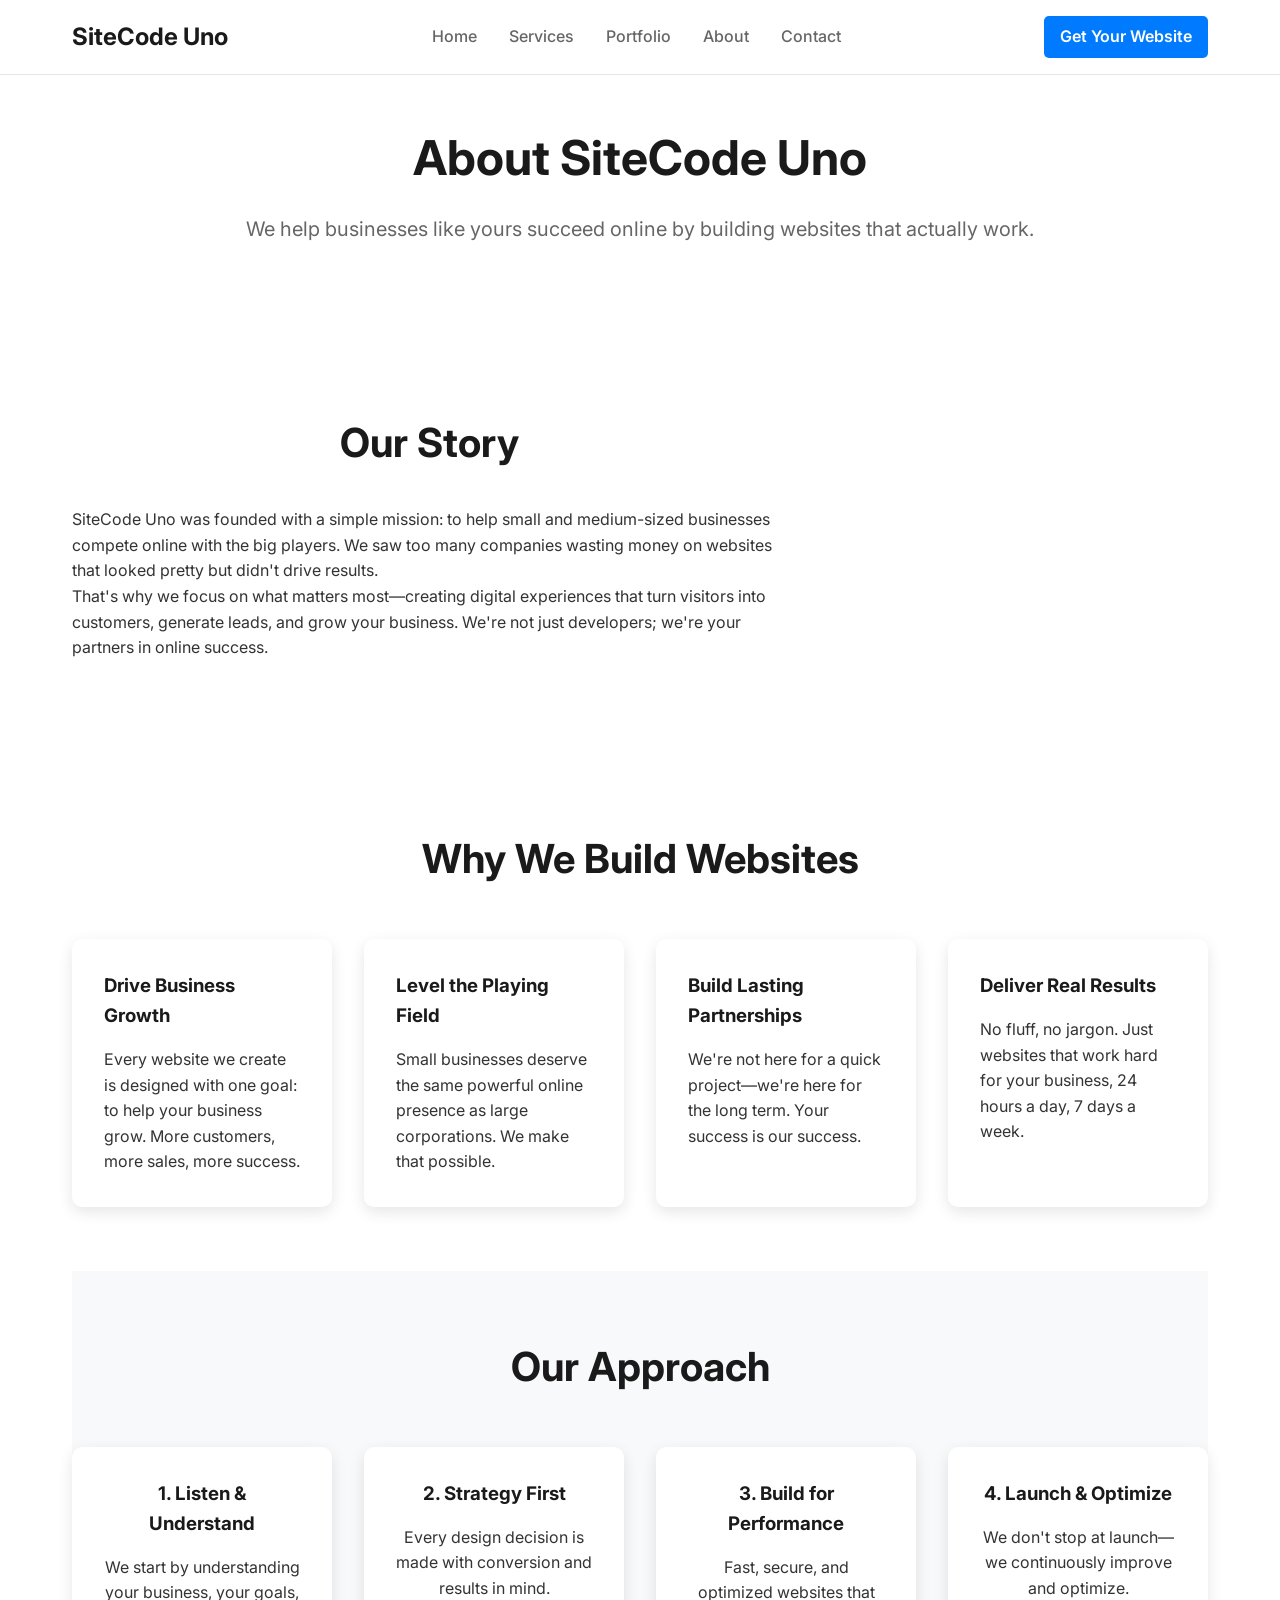
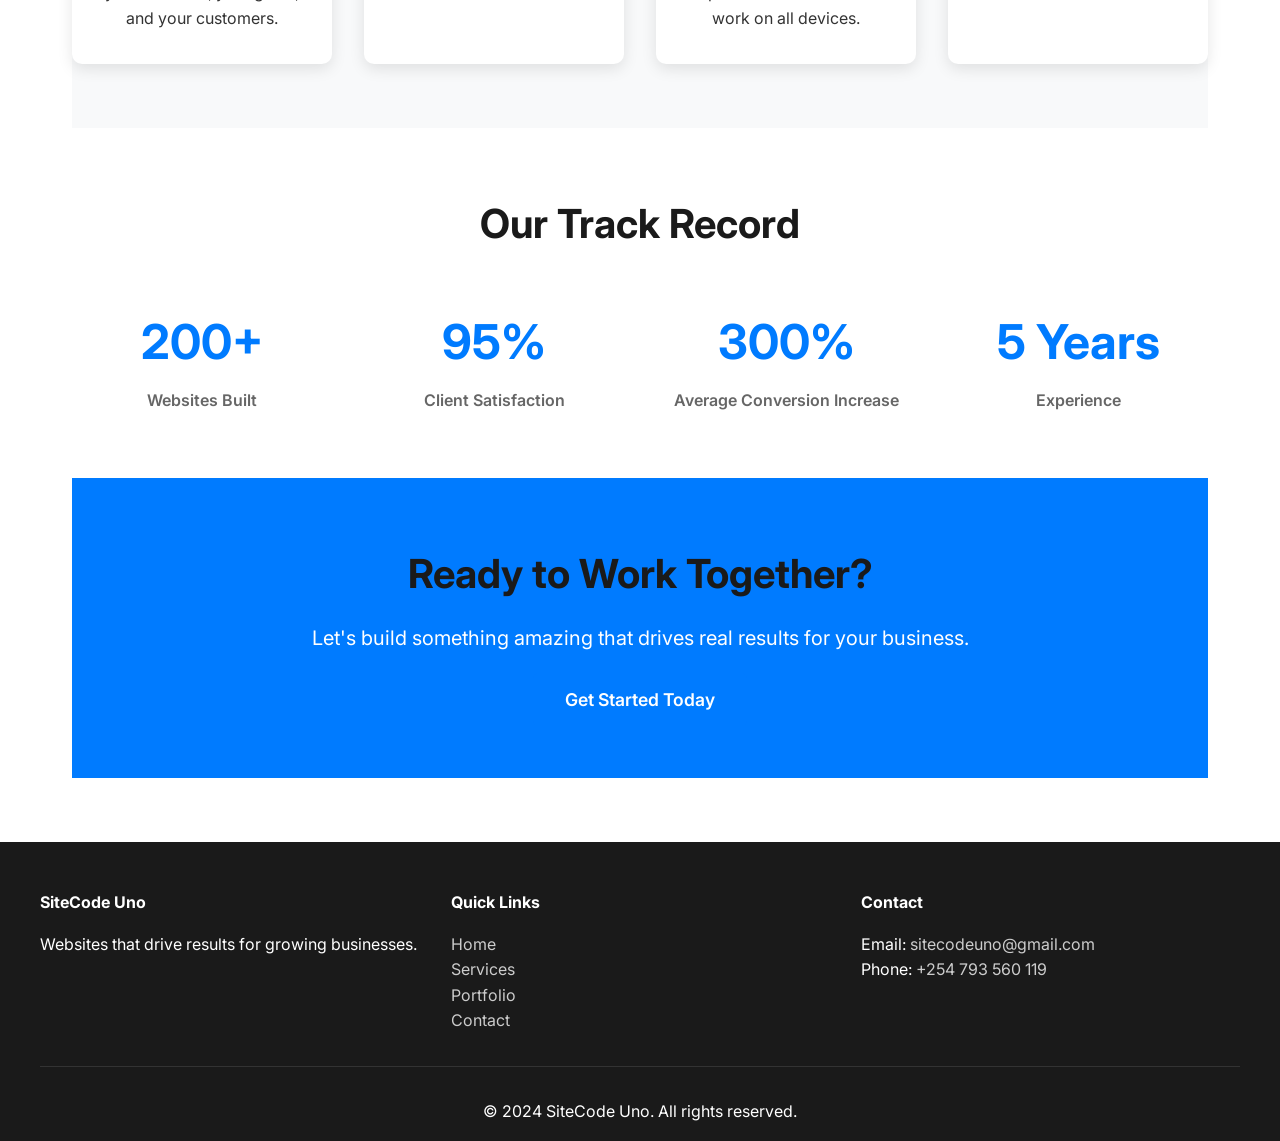
==== about.html @ b63de783 "Initial commit with responsive website updates" ====
<!DOCTYPE html>
<html lang="en">
<head>
    <meta charset="UTF-8">
    <meta name="viewport" content="width=device-width, initial-scale=1.0">
    <title>About - SiteCode Uno</title>
    <meta name="description" content="Learn about SiteCode Uno - your partner in building websites that drive business growth.">
    <link rel="stylesheet" href="assets/css/styles.css">
    <link href="https://fonts.googleapis.com/css2?family=Inter:wght@300;400;500;600;700&display=swap" rel="stylesheet">
</head>
<body>
    <header class="header">
        <nav class="nav">
            <div class="logo">SiteCode Uno</div>
            <button class="nav-toggle" aria-label="Open menu"><span></span></button>
            <ul class="nav-links">
                <li><a href="index.html">Home</a></li>
                <li><a href="services.html">Services</a></li>
                <li><a href="portfolio.html">Portfolio</a></li>
                <li><a href="#about">About</a></li>
                <li><a href="contact.html">Contact</a></li>
            </ul>
            <a href="contact.html" class="cta-button">Get Your Website</a>
        </nav>
    </header>

    <main>
        <section id="about" class="about-page">
            <div class="about-hero">
                <h1>About SiteCode Uno</h1>
                <p>We help businesses like yours succeed online by building websites that actually work.</p>
            </div>

            <div class="founder-story">
                <div class="story-content">
                    <h2>Our Story</h2>
                    <p>SiteCode Uno was founded with a simple mission: to help small and medium-sized businesses compete online with the big players. We saw too many companies wasting money on websites that looked pretty but didn't drive results.</p>
                    <p>That's why we focus on what matters most—creating digital experiences that turn visitors into customers, generate leads, and grow your business. We're not just developers; we're your partners in online success.</p>
                </div>
                <div class="story-image">
                    <img src="assets/images/founder-placeholder.svg" alt="Founder">
                </div>
            </div>

            <div class="why-we-build">
                <h2>Why We Build Websites</h2>
                <div class="reasons">
                    <div class="reason">
                        <h3>Drive Business Growth</h3>
                        <p>Every website we create is designed with one goal: to help your business grow. More customers, more sales, more success.</p>
                    </div>
                    <div class="reason">
                        <h3>Level the Playing Field</h3>
                        <p>Small businesses deserve the same powerful online presence as large corporations. We make that possible.</p>
                    </div>
                    <div class="reason">
                        <h3>Build Lasting Partnerships</h3>
                        <p>We're not here for a quick project—we're here for the long term. Your success is our success.</p>
                    </div>
                    <div class="reason">
                        <h3>Deliver Real Results</h3>
                        <p>No fluff, no jargon. Just websites that work hard for your business, 24 hours a day, 7 days a week.</p>
                    </div>
                </div>
            </div>

            <div class="our-approach">
                <h2>Our Approach</h2>
                <div class="approach-steps">
                    <div class="step">
                        <h3>1. Listen & Understand</h3>
                        <p>We start by understanding your business, your goals, and your customers.</p>
                    </div>
                    <div class="step">
                        <h3>2. Strategy First</h3>
                        <p>Every design decision is made with conversion and results in mind.</p>
                    </div>
                    <div class="step">
                        <h3>3. Build for Performance</h3>
                        <p>Fast, secure, and optimized websites that work on all devices.</p>
                    </div>
                    <div class="step">
                        <h3>4. Launch & Optimize</h3>
                        <p>We don't stop at launch—we continuously improve and optimize.</p>
                    </div>
                </div>
            </div>

            <div class="stats">
                <h2>Our Track Record</h2>
                <div class="stats-grid">
                    <div class="stat">
                        <h3>200+</h3>
                        <p>Websites Built</p>
                    </div>
                    <div class="stat">
                        <h3>95%</h3>
                        <p>Client Satisfaction</p>
                    </div>
                    <div class="stat">
                        <h3>300%</h3>
                        <p>Average Conversion Increase</p>
                    </div>
                    <div class="stat">
                        <h3>5 Years</h3>
                        <p>Experience</p>
                    </div>
                </div>
            </div>

            <div class="cta-section">
                <h2>Ready to Work Together?</h2>
                <p>Let's build something amazing that drives real results for your business.</p>
                <a href="contact.html" class="cta-primary">Get Started Today</a>
            </div>
        </section>
    </main>

    <footer class="footer">
        <div class="footer-content">
            <div class="footer-section">
                <h4>SiteCode Uno</h4>
                <p>Websites that drive results for growing businesses.</p>
            </div>
            <div class="footer-section">
                <h4>Quick Links</h4>
                <ul>
                    <li><a href="index.html">Home</a></li>
                    <li><a href="services.html">Services</a></li>
                    <li><a href="portfolio.html">Portfolio</a></li>
                    <li><a href="contact.html">Contact</a></li>
                </ul>
            </div>
            <div class="footer-section">
                <h4>Contact</h4>
                <p>Email: <a href="mailto:sitecodeuno@gmail.com">sitecodeuno@gmail.com</a></p>
                <p>Phone: <a href="tel:+254793560119">+254 793 560 119</a></p>
            </div>
        </div>
        <div class="footer-bottom">
            <p>&copy; 2024 SiteCode Uno. All rights reserved.</p>
        </div>
    </footer>

    <script src="assets/js/script.js"></script>
</body>
</html>
---- assets/css/styles.css ----
/* Reset and base styles */
* {
    margin: 0;
    padding: 0;
    box-sizing: border-box;
}

body {
    font-family: 'Inter', sans-serif;
    line-height: 1.6;
    color: #333;
    scroll-behavior: smooth;
}

html {
    scroll-behavior: smooth;
}

/* Header and Navigation */
.header {
    position: fixed;
    top: 0;
    width: 100%;
    background: rgba(255, 255, 255, 0.95);
    backdrop-filter: blur(10px);
    z-index: 1000;
    border-bottom: 1px solid #e5e5e5;
}

.nav {
    display: flex;
    justify-content: space-between;
    align-items: center;
    padding: 1rem 2rem;
    max-width: 1200px;
    margin: 0 auto;
    position: relative;
}

.nav-toggle {
    display: none;
    border: none;
    background: transparent;
    cursor: pointer;
    width: 2rem;
    height: 2rem;
    padding: 0;
}

.nav-toggle span,
.nav-toggle span::before,
.nav-toggle span::after {
    display: block;
    width: 24px;
    height: 2px;
    background: #1a1a1a;
    border-radius: 1px;
    position: absolute;
    left: 0;
    transition: transform 0.2s ease, opacity 0.2s ease;
}

.nav-toggle span {
    top: 50%;
    transform: translateY(-50%);
}

.nav-toggle span::before {
    content: "";
    top: -8px;
}

.nav-toggle span::after {
    content: "";
    top: 8px;
}

.nav-toggle.open span {
    opacity: 0;
}

.nav-toggle.open span::before {
    transform: rotate(45deg);
    top: 0;
}

.nav-toggle.open span::after {
    transform: rotate(-45deg);
    top: 0;
}

.logo {
    font-size: 1.5rem;
    font-weight: 700;
    color: #1a1a1a;
}

.nav-links {
    display: flex;
    list-style: none;
    gap: 2rem;
}

.nav-links a {
    text-decoration: none;
    color: #666;
    font-weight: 500;
    transition: color 0.3s;
}

.nav-links a:hover {
    color: #1a1a1a;
}

.cta-button {
    background: #007bff;
    color: white;
    padding: 0.5rem 1rem;
    border-radius: 5px;
    text-decoration: none;
    font-weight: 600;
    transition: background 0.3s;
}

.cta-button:hover {
    background: #0056b3;
}

/* Hero Section */
.hero {
    display: flex;
    align-items: center;
    min-height: calc(100vh - 120px);
    padding: 0 2rem 4rem;
    max-width: 1200px;
    margin: 0 auto;
    gap: 4rem;
}

.hero-content {
    flex: 1;
}

.hero h1 {
    font-size: 3.5rem;
    font-weight: 700;
    margin-bottom: 1rem;
    color: #1a1a1a;
    line-height: 1.2;
}

.hero p {
    font-size: 1.25rem;
    color: #666;
    margin-bottom: 2rem;
}

.hero-ctas {
    display: flex;
    gap: 1rem;
}

.cta-primary {
    background: #007bff;
    color: white;
    padding: 1rem 2rem;
    border-radius: 5px;
    text-decoration: none;
    font-weight: 600;
    font-size: 1.1rem;
    transition: background 0.3s;
}

.cta-primary:hover {
    background: #0056b3;
}

.cta-secondary {
    background: transparent;
    color: #007bff;
    padding: 1rem 2rem;
    border: 2px solid #007bff;
    border-radius: 5px;
    text-decoration: none;
    font-weight: 600;
    font-size: 1.1rem;
    transition: all 0.3s;
}

.cta-secondary:hover {
    background: #007bff;
    color: white;
}

.hero-image {
    flex: 1;
    text-align: center;
}

.hero-image img {
    max-width: 100%;
    height: auto;
    border-radius: 10px;
    box-shadow: 0 10px 30px rgba(0,0,0,0.1);
}

main > section:first-child {
    padding-top: 120px;
}

/* Sections */
section {
    padding: 4rem 2rem;
    max-width: 1200px;
    margin: 0 auto;
}

section h2 {
    font-size: 2.5rem;
    text-align: center;
    margin-bottom: 3rem;
    color: #1a1a1a;
}

/* Social Proof */
.social-proof {
    background: #f8f9fa;
}

.testimonials {
    display: grid;
    grid-template-columns: repeat(auto-fit, minmax(300px, 1fr));
    gap: 2rem;
}

.testimonial {
    background: white;
    padding: 2rem;
    border-radius: 10px;
    box-shadow: 0 5px 15px rgba(0,0,0,0.1);
}

.testimonial p {
    font-style: italic;
    margin-bottom: 1rem;
}

.testimonial cite {
    font-weight: 600;
    color: #666;
}

/* Value Proposition */
.benefits {
    display: grid;
    grid-template-columns: repeat(auto-fit, minmax(250px, 1fr));
    gap: 2rem;
}

.benefit {
    text-align: center;
    padding: 2rem;
    background: white;
    border-radius: 10px;
    box-shadow: 0 5px 15px rgba(0,0,0,0.1);
}

.benefit h3 {
    font-size: 1.5rem;
    margin-bottom: 1rem;
    color: #1a1a1a;
}

/* Services Preview */
.services-grid {
    display: grid;
    grid-template-columns: repeat(auto-fit, minmax(250px, 1fr));
    gap: 2rem;
}

.service-card {
    background: white;
    padding: 2rem;
    border-radius: 10px;
    box-shadow: 0 5px 15px rgba(0,0,0,0.1);
    text-align: center;
}

.service-card h3 {
    font-size: 1.25rem;
    margin-bottom: 1rem;
    color: #1a1a1a;
}

.learn-more {
    color: #007bff;
    text-decoration: none;
    font-weight: 600;
    margin-top: 1rem;
    display: inline-block;
}

.learn-more:hover {
    text-decoration: underline;
}

/* Portfolio Preview */
.portfolio-grid {
    display: grid;
    grid-template-columns: repeat(auto-fit, minmax(300px, 1fr));
    gap: 2rem;
    margin-bottom: 3rem;
}

.project-card {
    background: white;
    border-radius: 10px;
    overflow: hidden;
    box-shadow: 0 5px 15px rgba(0,0,0,0.1);
    transition: transform 0.3s;
}

.project-card:hover {
    transform: translateY(-5px);
}

.project-card img {
    width: 100%;
    height: 200px;
    object-fit: cover;
}

.project-card h3 {
    padding: 1rem;
    font-size: 1.25rem;
    color: #1a1a1a;
}

.project-card p {
    padding: 0 1rem 1rem;
    color: #666;
}

/* Final CTA */
.final-cta {
    background: #007bff;
    color: white;
    text-align: center;
}

.final-cta h2 {
    color: white;
    margin-bottom: 1rem;
}

.final-cta p {
    font-size: 1.25rem;
    margin-bottom: 2rem;
}

/* Footer */
.footer {
    background: #1a1a1a;
    color: white;
    padding: 3rem 2rem 1rem;
}

.footer-content {
    display: grid;
    grid-template-columns: repeat(auto-fit, minmax(250px, 1fr));
    gap: 2rem;
    max-width: 1200px;
    margin: 0 auto;
}

.footer-section h4 {
    margin-bottom: 1rem;
    color: white;
}

.footer-section ul {
    list-style: none;
}

.footer-section a {
    color: #ccc;
    text-decoration: none;
}

.footer-section a:hover {
    color: white;
}

.footer-bottom {
    text-align: center;
    margin-top: 2rem;
    padding-top: 2rem;
    border-top: 1px solid #333;
    max-width: 1200px;
    margin-left: auto;
    margin-right: auto;
}

/* Responsive Design */
@media (max-width: 768px) {
    .nav {
        flex-direction: column;
        gap: 1rem;
        align-items: stretch;
    }

    .nav-toggle {
        display: block;
    }

    .nav-links {
        position: absolute;
        top: 100%;
        left: 0;
        right: 0;
        flex-direction: column;
        align-items: flex-start;
        gap: 0;
        padding: 1rem 1.5rem;
        background: rgba(255, 255, 255, 0.98);
        border-bottom: 1px solid #e5e5e5;
        transform: translateY(-12px);
        opacity: 0;
        visibility: hidden;
        pointer-events: none;
        transition: opacity 0.25s ease, transform 0.25s ease, visibility 0.25s ease;
        box-shadow: 0 10px 30px rgba(0,0,0,0.08);
        z-index: 999;
    }

    .nav-links.open {
        transform: translateY(0);
        opacity: 1;
        visibility: visible;
        pointer-events: auto;
    }

    .nav-links li {
        width: 100%;
    }

    .nav-links a {
        display: block;
        width: 100%;
        padding: 0.75rem 0;
    }

    .cta-button {
        width: 100%;
        text-align: center;
    }

    .hero {
        flex-direction: column;
        text-align: center;
        padding-top: 100px;
    }

    .hero h1 {
        font-size: 2.5rem;
    }

    .hero-ctas {
        flex-direction: column;
        align-items: center;
    }

    .hero-image {
        order: -1;
    }

    section h2 {
        font-size: 2rem;
    }

    .testimonials,
    .benefits,
    .services-grid,
    .portfolio-grid {
        grid-template-columns: 1fr;
    }
}

/* Services Page Styles */
.services-page {
    padding-top: 120px;
}

.services-page > h1 {
    font-size: 3rem;
    text-align: center;
    margin-bottom: 1rem;
    color: #1a1a1a;
}

.services-page > p {
    font-size: 1.25rem;
    text-align: center;
    color: #666;
    margin-bottom: 4rem;
}

.service-detail {
    margin-bottom: 4rem;
}

.service-content h2 {
    font-size: 2.5rem;
    color: #1a1a1a;
    margin-bottom: 2rem;
}

.problem-solution {
    display: grid;
    grid-template-columns: repeat(auto-fit, minmax(250px, 1fr));
    gap: 2rem;
    margin-bottom: 2rem;
}

.problem, .solution, .result {
    background: #f8f9fa;
    padding: 2rem;
    border-radius: 10px;
}

.problem h3, .solution h3, .result h3 {
    color: #1a1a1a;
    margin-bottom: 1rem;
}

.benefits {
    list-style: none;
    padding: 0;
    margin: 2rem 0;
}

.benefits li {
    padding: 0.5rem 0;
    border-bottom: 1px solid #eee;
}

.benefits li:before {
    content: "✓";
    color: #007bff;
    font-weight: bold;
    margin-right: 0.5rem;
}

.pricing {
    margin-top: 3rem;
}

.pricing h3 {
    font-size: 1.5rem;
    margin-bottom: 2rem;
    color: #1a1a1a;
}

.pricing-tiers {
    display: grid;
    grid-template-columns: repeat(auto-fit, minmax(250px, 1fr));
    gap: 2rem;
}

.tier {
    background: white;
    padding: 2rem;
    border-radius: 10px;
    box-shadow: 0 5px 15px rgba(0,0,0,0.1);
    text-align: center;
}

.tier h4 {
    font-size: 1.25rem;
    margin-bottom: 1rem;
    color: #1a1a1a;
}

.price {
    font-size: 2rem;
    font-weight: 700;
    color: #007bff;
    margin-bottom: 1rem;
}

.tier ul {
    list-style: none;
    padding: 0;
    text-align: left;
}

.tier li {
    padding: 0.25rem 0;
    color: #666;
}

.pricing-note {
    font-size: 1.1rem;
    color: #666;
    margin-top: 2rem;
    text-align: center;
}

/* Portfolio Page Styles */
.portfolio-page {
    padding-top: 120px;
}

.portfolio-page > h1 {
    font-size: 3rem;
    text-align: center;
    margin-bottom: 1rem;
    color: #1a1a1a;
}

.portfolio-page > p {
    font-size: 1.25rem;
    text-align: center;
    color: #666;
    margin-bottom: 4rem;
}

.project-info {
    padding: 1rem;
}

.project-info h3 {
    font-size: 1.25rem;
    margin-bottom: 1rem;
    color: #1a1a1a;
}

.project-info p {
    margin-bottom: 0.5rem;
    color: #666;
}

.project-link {
    display: inline-block;
    color: #007bff;
    text-decoration: none;
    font-weight: 600;
    margin-top: 1rem;
}

.project-link:hover {
    text-decoration: underline;
}

/* About Page Styles */
.about-page {
    padding-top: 120px;
}

.about-hero {
    text-align: center;
    margin-bottom: 4rem;
}

.about-hero h1 {
    font-size: 3rem;
    margin-bottom: 1rem;
    color: #1a1a1a;
}

.about-hero p {
    font-size: 1.25rem;
    color: #666;
}

.founder-story {
    display: grid;
    grid-template-columns: 2fr 1fr;
    gap: 4rem;
    align-items: center;
    margin-bottom: 4rem;
}

.story-content h2 {
    font-size: 2.5rem;
    margin-bottom: 2rem;
    color: #1a1a1a;
}

.story-image img {
    width: 100%;
    border-radius: 10px;
    box-shadow: 0 10px 30px rgba(0,0,0,0.1);
}

.why-we-build {
    margin-bottom: 4rem;
}

.why-we-build h2 {
    font-size: 2.5rem;
    text-align: center;
    margin-bottom: 3rem;
    color: #1a1a1a;
}

.reasons {
    display: grid;
    grid-template-columns: repeat(auto-fit, minmax(250px, 1fr));
    gap: 2rem;
}

.reason {
    background: white;
    padding: 2rem;
    border-radius: 10px;
    box-shadow: 0 5px 15px rgba(0,0,0,0.1);
}

.reason h3 {
    color: #1a1a1a;
    margin-bottom: 1rem;
}

.our-approach {
    background: #f8f9fa;
    padding: 4rem 0;
    margin-bottom: 4rem;
}

.our-approach h2 {
    font-size: 2.5rem;
    text-align: center;
    margin-bottom: 3rem;
    color: #1a1a1a;
}

.approach-steps {
    display: grid;
    grid-template-columns: repeat(auto-fit, minmax(250px, 1fr));
    gap: 2rem;
    max-width: 1200px;
    margin: 0 auto;
}

.step {
    text-align: center;
    background: white;
    padding: 2rem;
    border-radius: 10px;
    box-shadow: 0 5px 15px rgba(0,0,0,0.1);
}

.step h3 {
    color: #1a1a1a;
    margin-bottom: 1rem;
}

.stats {
    margin-bottom: 4rem;
}

.stats h2 {
    font-size: 2.5rem;
    text-align: center;
    margin-bottom: 3rem;
    color: #1a1a1a;
}

.stats-grid {
    display: grid;
    grid-template-columns: repeat(auto-fit, minmax(200px, 1fr));
    gap: 2rem;
    text-align: center;
}

.stat h3 {
    font-size: 3rem;
    color: #007bff;
    margin-bottom: 0.5rem;
}

.stat p {
    color: #666;
    font-weight: 600;
}

/* Contact Page Styles */
.contact-page {
    padding-top: 120px;
}

.contact-hero {
    text-align: center;
    margin-bottom: 4rem;
}

.contact-hero h1 {
    font-size: 3rem;
    margin-bottom: 1rem;
    color: #1a1a1a;
}

.contact-hero p {
    font-size: 1.25rem;
    color: #666;
}

.contact-content {
    display: grid;
    grid-template-columns: 2fr 1fr;
    gap: 4rem;
    margin-bottom: 4rem;
}

.contact-form-section h2 {
    font-size: 2.5rem;
    margin-bottom: 2rem;
    color: #1a1a1a;
}

.form-group {
    margin-bottom: 1.5rem;
}

.form-group label {
    display: block;
    margin-bottom: 0.5rem;
    font-weight: 600;
    color: #1a1a1a;
}

.form-group input,
.form-group select,
.form-group textarea {
    width: 100%;
    padding: 1rem;
    border: 2px solid #ddd;
    border-radius: 5px;
    font-size: 1rem;
    font-family: inherit;
    transition: border-color 0.3s;
}

.form-group input:focus,
.form-group select:focus,
.form-group textarea:focus {
    outline: none;
    border-color: #007bff;
}

.contact-info h2 {
    font-size: 2.5rem;
    margin-bottom: 2rem;
    color: #1a1a1a;
}

.contact-methods {
    margin-bottom: 3rem;
}

.contact-method {
    margin-bottom: 2rem;
}

.contact-method h3 {
    color: #1a1a1a;
    margin-bottom: 0.5rem;
}

.contact-method p {
    color: #666;
    margin-bottom: 0.25rem;
}

.faq h3 {
    font-size: 1.5rem;
    margin-bottom: 1.5rem;
    color: #1a1a1a;
}

.faq-item {
    margin-bottom: 1.5rem;
}

.faq-item h4 {
    color: #1a1a1a;
    margin-bottom: 0.5rem;
}

.faq-item p {
    color: #666;
}

.trust-signals {
    background: #f8f9fa;
    padding: 4rem 0;
}

.trust-signals h2 {
    font-size: 2.5rem;
    text-align: center;
    margin-bottom: 3rem;
    color: #1a1a1a;
}

.trust-grid {
    display: grid;
    grid-template-columns: repeat(auto-fit, minmax(250px, 1fr));
    gap: 2rem;
    max-width: 1200px;
    margin: 0 auto;
}

.trust-item {
    text-align: center;
    background: white;
    padding: 2rem;
    border-radius: 10px;
    box-shadow: 0 5px 15px rgba(0,0,0,0.1);
}

.trust-item h4 {
    color: #1a1a1a;
    margin-bottom: 1rem;
}

/* CTA Section */
.cta-section {
    text-align: center;
    background: #007bff;
    color: white;
    padding: 4rem 2rem;
}

.cta-section h2 {
    font-size: 2.5rem;
    margin-bottom: 1rem;
}

.cta-section p {
    font-size: 1.25rem;
    margin-bottom: 2rem;
}
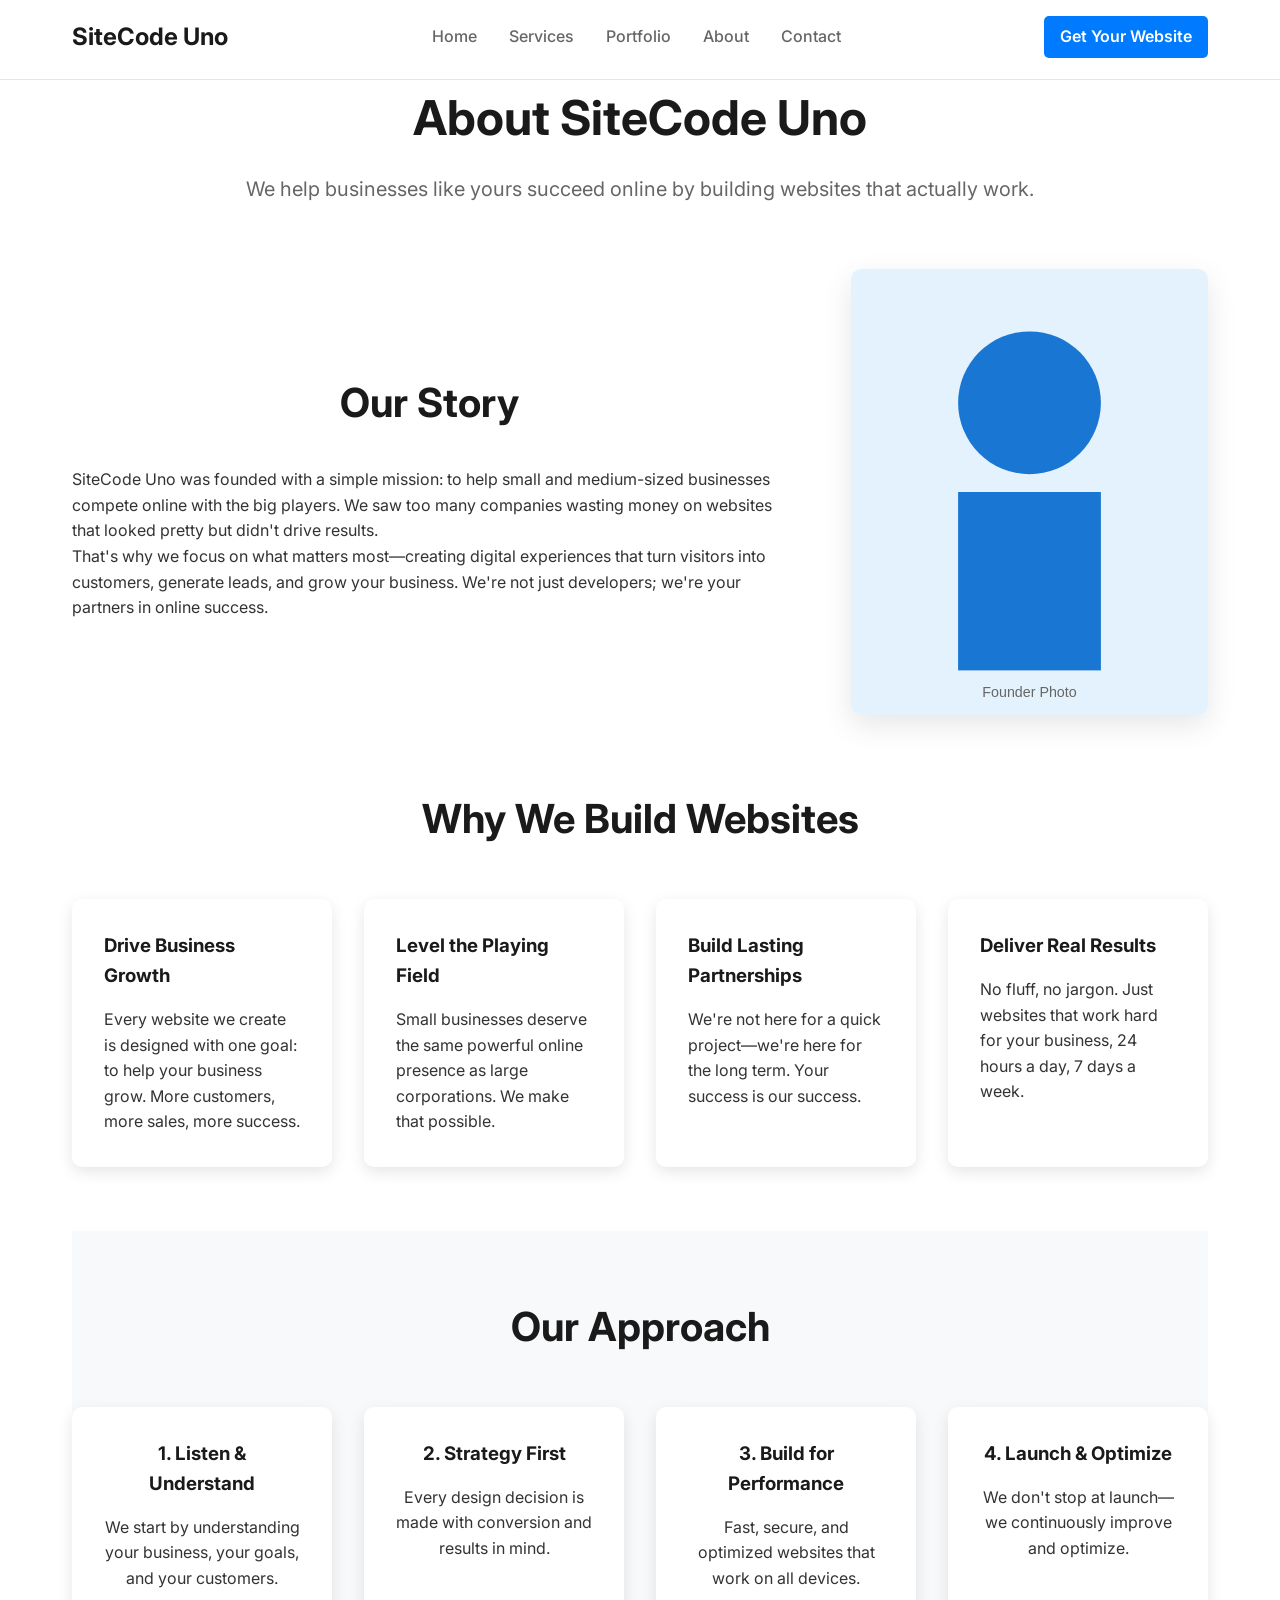
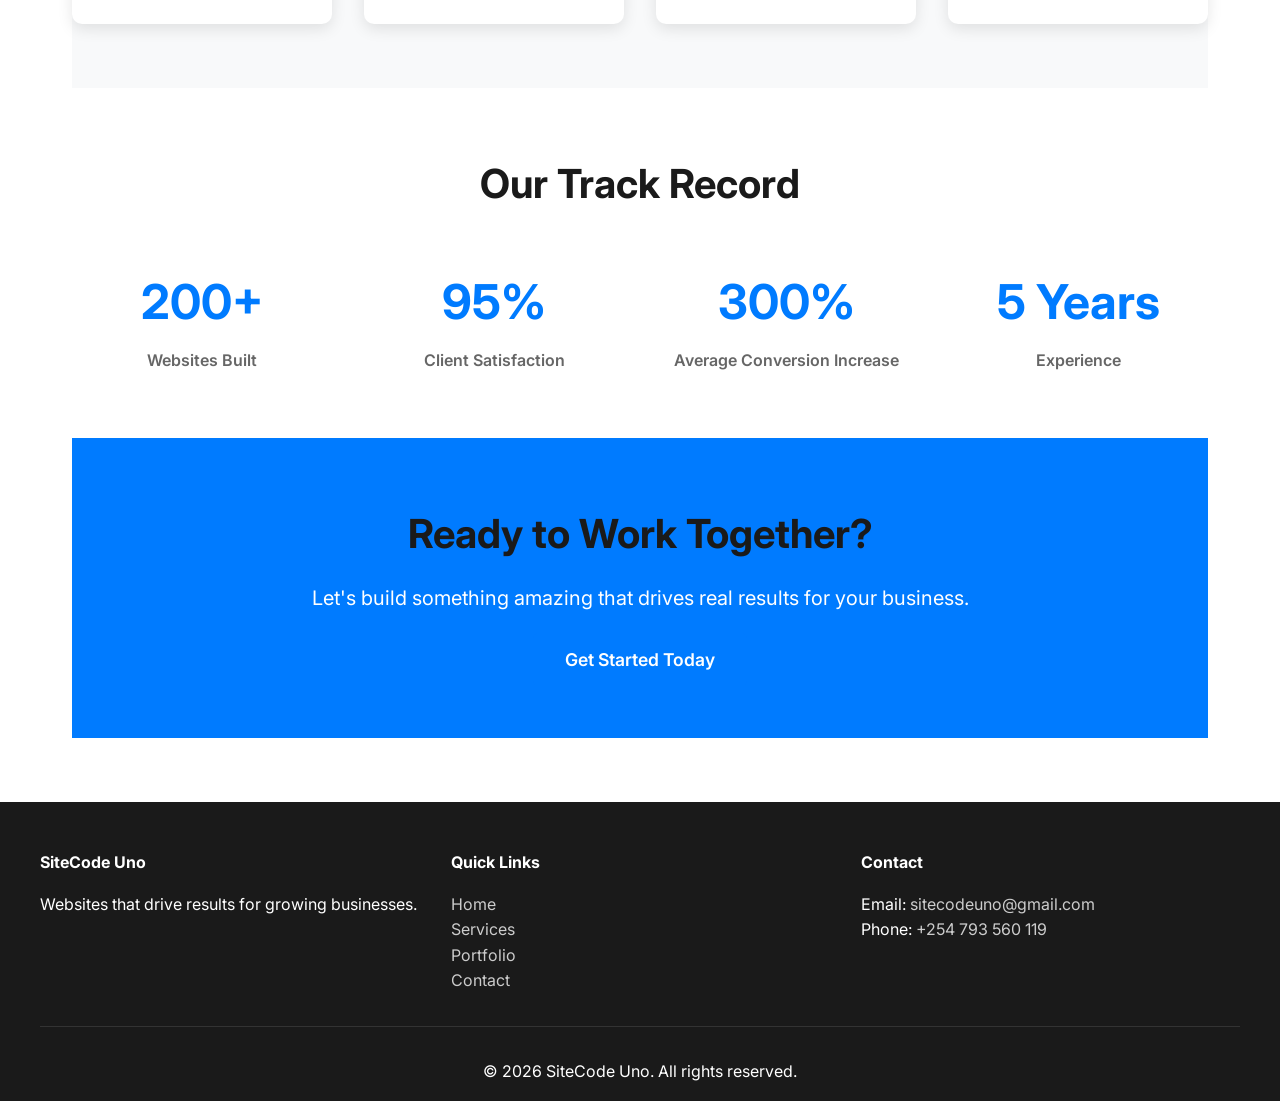
==== commit 61331e49: "change" ====
--- a/about.html
+++ b/about.html
@@ -138,7 +138,7 @@
             </div>
         </div>
         <div class="footer-bottom">
-            <p>&copy; 2024 SiteCode Uno. All rights reserved.</p>
+            <p>&copy; 2026 SiteCode Uno. All rights reserved.</p>
         </div>
     </footer>
 
--- a/assets/css/styles.css
+++ b/assets/css/styles.css
@@ -5,26 +5,51 @@
     box-sizing: border-box;
 }
 
+:root {
+    --header-height: 80px;
+}
+
 body {
     font-family: 'Inter', sans-serif;
     line-height: 1.6;
     color: #333;
     scroll-behavior: smooth;
+    padding-top: var(--header-height);
 }
 
 html {
     scroll-behavior: smooth;
+}
+
+/* Animations */
+.fade-in-up {
+    opacity: 0;
+    transform: translateY(30px);
+    transition: opacity 0.6s ease, transform 0.6s ease;
+}
+
+.fade-in-up.fade-in-up {
+    opacity: 1;
+    transform: translateY(0);
 }
 
 /* Header and Navigation */
 .header {
     position: fixed;
     top: 0;
+    left: 0;
     width: 100%;
+    height: var(--header-height);
     background: rgba(255, 255, 255, 0.95);
     backdrop-filter: blur(10px);
     z-index: 1000;
     border-bottom: 1px solid #e5e5e5;
+    transform: translateY(0);
+    transition: transform 0.25s ease, background 0.25s ease;
+}
+
+.header.hidden {
+    transform: translateY(-100%);
 }
 
 .nav {
@@ -39,6 +64,7 @@
 
 .nav-toggle {
     display: none;
+    position: relative;
     border: none;
     background: transparent;
     cursor: pointer;
@@ -205,7 +231,7 @@
 }
 
 main > section:first-child {
-    padding-top: 120px;
+    padding-top: 0;
 }
 
 /* Sections */
@@ -404,13 +430,30 @@
 /* Responsive Design */
 @media (max-width: 768px) {
     .nav {
-        flex-direction: column;
-        gap: 1rem;
-        align-items: stretch;
+        flex-direction: row;
+        gap: 0.5rem;
+        align-items: center;
+        justify-content: space-between;
+        padding: 0 1.5rem;
+        min-height: var(--header-height);
     }
 
     .nav-toggle {
         display: block;
+        order: 1;
+        flex: 0 0 auto;
+    }
+
+    .logo {
+        order: 2;
+        flex: 1;
+        text-align: center;
+    }
+
+    .cta-button {
+        order: 3;
+        flex: 0 0 auto;
+        white-space: nowrap;
     }
 
     .nav-links {
@@ -450,11 +493,6 @@
         padding: 0.75rem 0;
     }
 
-    .cta-button {
-        width: 100%;
-        text-align: center;
-    }
-
     .hero {
         flex-direction: column;
         text-align: center;
@@ -484,11 +522,51 @@
     .portfolio-grid {
         grid-template-columns: 1fr;
     }
+
+    .contact-content {
+        display: flex;
+        flex-direction: column;
+        gap: 3rem;
+        width: 100%;
+    }
+
+    .contact-form-section,
+    .contact-info {
+        width: 100%;
+    }
+
+    .contact-info {
+        display: block;
+    }
+
+    .hero h1 {
+        font-size: 2.5rem;
+    }
+
+    .hero-ctas {
+        flex-direction: column;
+        align-items: center;
+    }
+
+    .hero-image {
+        order: -1;
+    }
+
+    section h2 {
+        font-size: 2rem;
+    }
+
+    .testimonials,
+    .benefits,
+    .services-grid,
+    .portfolio-grid {
+        grid-template-columns: 1fr;
+    }
 }
 
 /* Services Page Styles */
 .services-page {
-    padding-top: 120px;
+    padding-top: 40px;
 }
 
 .services-page > h1 {
@@ -608,7 +686,7 @@
 
 /* Portfolio Page Styles */
 .portfolio-page {
-    padding-top: 120px;
+    padding-top: 40px;
 }
 
 .portfolio-page > h1 {
@@ -654,7 +732,7 @@
 
 /* About Page Styles */
 .about-page {
-    padding-top: 120px;
+    padding-top: 40px;
 }
 
 .about-hero {
@@ -787,7 +865,7 @@
 
 /* Contact Page Styles */
 .contact-page {
-    padding-top: 120px;
+    padding-top: 40px;
 }
 
 .contact-hero {
